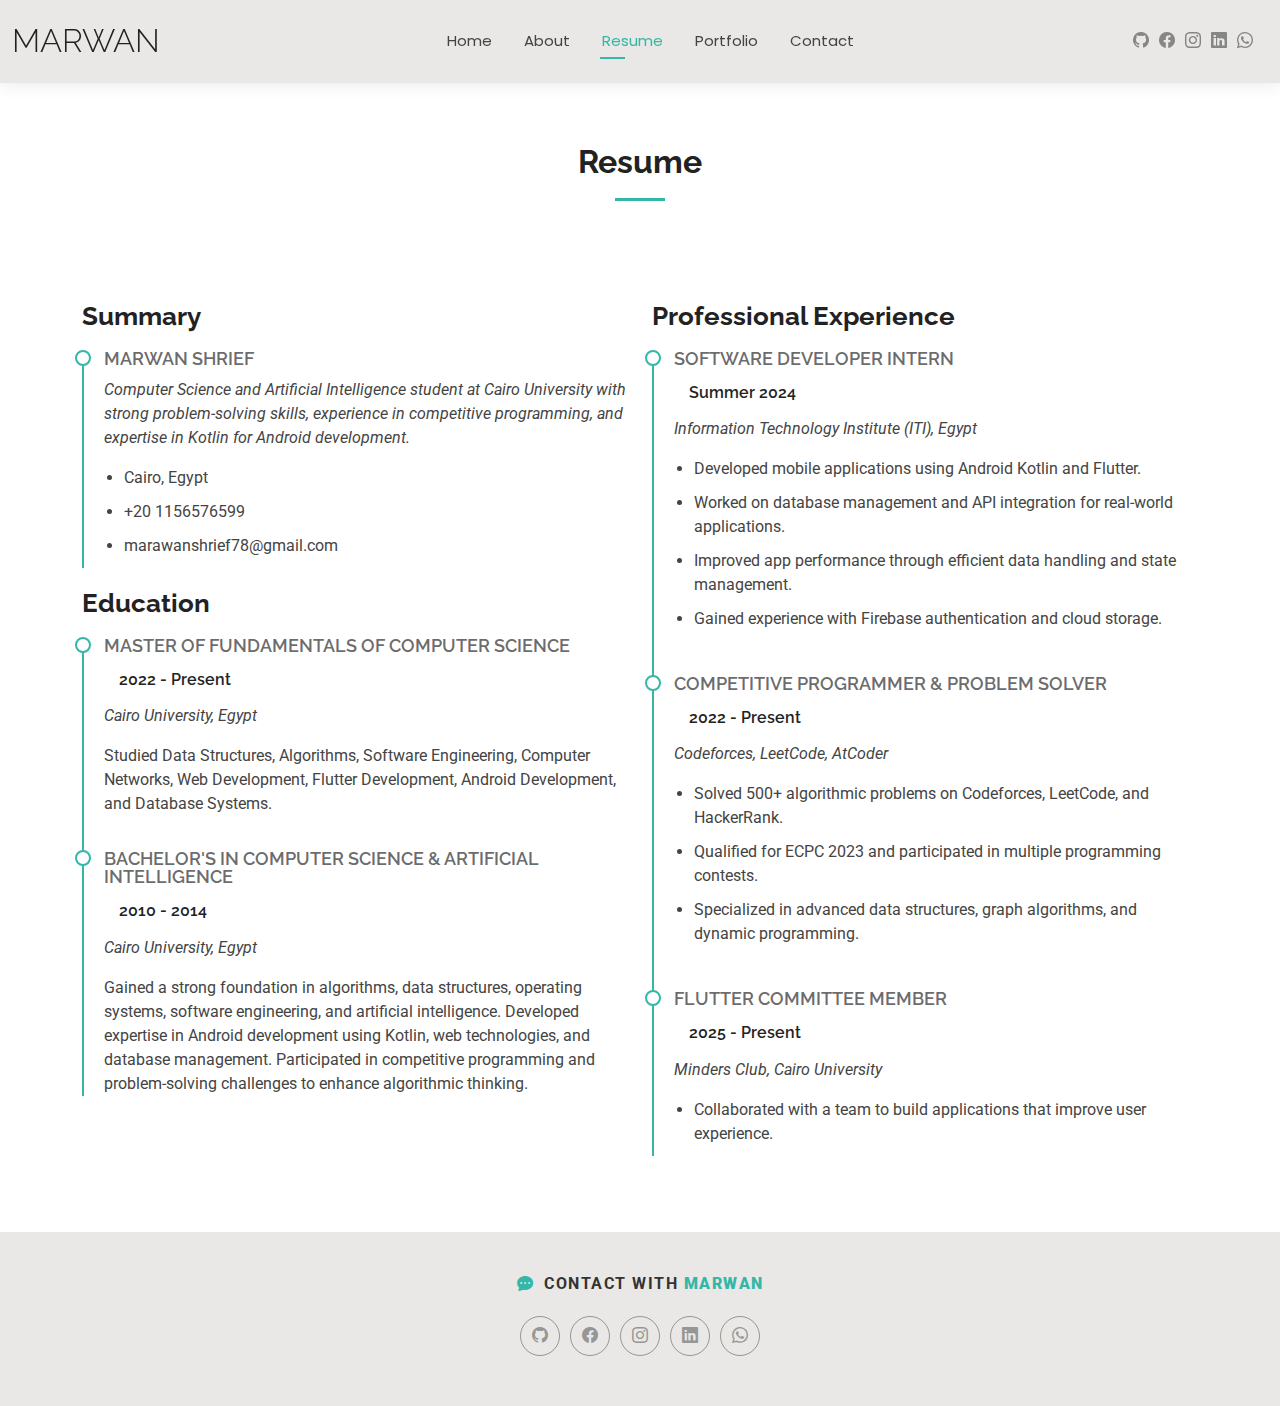
==== resume.html @ 53e93001 "Add first portfolio" ====
<!DOCTYPE html>
<html lang="en">

<head>
  <meta charset="utf-8">
  <meta content="width=device-width, initial-scale=1.0" name="viewport">
  <title>Resume - Kelly Bootstrap Template</title>
  <meta name="description" content="">
  <meta name="keywords" content="">

  <!-- Favicons -->
  <link href="assets/img/favicon.png" rel="icon">
  <link href="assets/img/apple-touch-icon.png" rel="apple-touch-icon">

  <!-- Fonts -->
  <link href="https://fonts.googleapis.com" rel="preconnect">
  <link href="https://fonts.gstatic.com" rel="preconnect" crossorigin>
  <link href="https://fonts.googleapis.com/css2?family=Roboto:ital,wght@0,100;0,300;0,400;0,500;0,700;0,900;1,100;1,300;1,400;1,500;1,700;1,900&family=Poppins:ital,wght@0,100;0,200;0,300;0,400;0,500;0,600;0,700;0,800;0,900;1,100;1,200;1,300;1,400;1,500;1,600;1,700;1,800;1,900&family=Raleway:ital,wght@0,100;0,200;0,300;0,400;0,500;0,600;0,700;0,800;0,900;1,100;1,200;1,300;1,400;1,500;1,600;1,700;1,800;1,900&display=swap" rel="stylesheet">

  <!-- Vendor CSS Files -->
  <link href="assets/vendor/bootstrap/css/bootstrap.min.css" rel="stylesheet">
  <link href="assets/vendor/bootstrap-icons/bootstrap-icons.css" rel="stylesheet">
  <link href="assets/vendor/aos/aos.css" rel="stylesheet">
  <link href="assets/vendor/swiper/swiper-bundle.min.css" rel="stylesheet">
  <link href="assets/vendor/glightbox/css/glightbox.min.css" rel="stylesheet">

  <!-- Main CSS File -->
  <link href="assets/css/main.css" rel="stylesheet">

  <!-- =======================================================
  * Template Name: Kelly
  * Template URL: https://bootstrapmade.com/kelly-free-bootstrap-cv-resume-html-template/
  * Updated: Aug 07 2024 with Bootstrap v5.3.3
  * Author: BootstrapMade.com
  * License: https://bootstrapmade.com/license/
  ======================================================== -->
</head>

<body class="resume-page">

  <header id="header" class="header d-flex align-items-center light-background sticky-top">
    <div class="container-fluid position-relative d-flex align-items-center justify-content-between">

      <a href="index.html" class="logo d-flex align-items-center me-auto me-xl-0">
        <!-- Uncomment the line below if you also wish to use an image logo -->
        <!-- <img src="assets/img/logo.png" alt=""> -->
        <h1 class="sitename">Marwan</h1>
      </a>

      <nav id="navmenu" class="navmenu">
        <ul>
          <li><a href="index.html">Home</a></li>
          <li><a href="about.html">About</a></li>
          <li><a href="resume.html" class="active">Resume</a></li>
          <!-- <li><a href="services.html">Services</a></li> -->
          <li><a href="portfolio.html">Portfolio</a></li>
          <!-- <li class="dropdown"><a href="#"><span>Dropdown</span> <i class="bi bi-chevron-down toggle-dropdown"></i></a>
            <ul>
              <li><a href="#">Dropdown 1</a></li>
              <li class="dropdown"><a href="#"><span>Deep Dropdown</span> <i class="bi bi-chevron-down toggle-dropdown"></i></a>
                <ul>
                  <li><a href="#">Deep Dropdown 1</a></li>
                  <li><a href="#">Deep Dropdown 2</a></li>
                  <li><a href="#">Deep Dropdown 3</a></li>
                  <li><a href="#">Deep Dropdown 4</a></li>
                  <li><a href="#">Deep Dropdown 5</a></li>
                </ul>
              </li>
              <li><a href="#">Dropdown 2</a></li>
              <li><a href="#">Dropdown 3</a></li>
              <li><a href="#">Dropdown 4</a></li>
            </ul>
          </li> -->
          <li><a href="contact.html">Contact</a></li>
        </ul>
        <i class="mobile-nav-toggle d-xl-none bi bi-list"></i>
      </nav>

      <div class="header-social-links">
        <a href="https://github.com/Sharawelly"><i class="bi bi-github"></i></a>
        <a href="https://www.facebook.com/marawan.shrief.923"><i class="bi bi-facebook"></i></a>
        <a href="https://www.instagram.com/marawan_shrief/"><i class="bi bi-instagram"></i></a>
        <a href="https://www.linkedin.com/in/marawan-shrief-bb09b72a6/"><i class="bi bi-linkedin"></i></a>
        <a href="https://api.whatsapp.com/send/?phone=201156576599&text&type=phone_number&app_absent=0"><i class="bi bi-whatsapp"></i></a>
      </div>

    </div>
  </header>

  <main class="main">

    <!-- Resume Section -->
    <section id="resume" class="resume section">

      <!-- Section Title -->
      <div class="container section-title" data-aos="fade-up">
        <h2>Resume</h2>
        <!-- <p>Necessitatibus eius consequatur ex aliquid fuga eum quidem sint consectetur velit</p> -->
      </div><!-- End Section Title -->

      <div class="container">

        <div class="row">

          <div class="col-lg-6" data-aos="fade-up" data-aos-delay="100">
            <h3 class="resume-title">Summary</h3>

            <div class="resume-item pb-0">
              <h4>Marwan Shrief</h4>
              <p><em>Computer Science and Artificial Intelligence student at Cairo University with strong problem-solving skills, experience in competitive programming, and expertise in Kotlin for Android development.</em></p>
              <ul>
                <li>Cairo, Egypt</li>
                <li>+20 1156576599</li>
                <li>marawanshrief78@gmail.com</li>
              </ul>
              
            </div><!-- Edn Resume Item -->

            <h3 class="resume-title">Education</h3>
            <div class="resume-item">
              <h4>Master of Fundamentals of Computer Science</h4>
              <h5>2022 - Present</h5>
              <p><em>Cairo University, Egypt</em></p>
              <p>Studied Data Structures, Algorithms, Software Engineering, Computer Networks, Web Development, Flutter Development, Android Development, and Database Systems.</p>
            </div>
            <!-- Edn Resume Item -->

            <div class="resume-item">
              <h4>Bachelor's in Computer Science &amp; Artificial Intelligence</h4>
              <h5>2010 - 2014</h5>
              <p><em>Cairo University, Egypt</em></p>
             <p>Gained a strong foundation in algorithms, data structures, operating systems, software engineering, and artificial intelligence. Developed expertise in Android development using Kotlin, web technologies, and database management. Participated in competitive programming and problem-solving challenges to enhance algorithmic thinking.</p>

            </div><!-- Edn Resume Item -->

          </div>

          <div class="col-lg-6" data-aos="fade-up" data-aos-delay="200">
            <h3 class="resume-title">Professional Experience</h3>
            <div class="resume-item">
              <h4>Software Developer Intern</h4>
              <h5>Summer 2024</h5>
              <p><em>Information Technology Institute (ITI), Egypt</em></p>
              <ul>
                <li>Developed mobile applications using Android Kotlin and Flutter.</li>
                <li>Worked on database management and API integration for real-world applications.</li>
                <li>Improved app performance through efficient data handling and state management.</li>
                <li>Gained experience with Firebase authentication and cloud storage.</li>
              </ul>
            </div><!-- Edn Resume Item -->

            <div class="resume-item">
              <h4>Competitive Programmer & Problem Solver</h4>
              <h5>2022 - Present</h5>
              <p><em>Codeforces, LeetCode, AtCoder</em></p>
              <ul>
                <li>Solved 500+ algorithmic problems on Codeforces, LeetCode, and HackerRank.</li>
                <li>Qualified for ECPC 2023 and participated in multiple programming contests.</li>
                <li>Specialized in advanced data structures, graph algorithms, and dynamic programming.</li>
              </ul>
            </div><!-- Edn Resume Item -->
            <div class="resume-item">
              <h4>Flutter Committee Member</h4>
              <h5>2025 - Present</h5>
              <p><em>Minders Club, Cairo University</em></p>
              <ul>
                <li>Collaborated with a team to build applications that improve user experience.</li>
              </ul>
            </div>
          </div>

        </div>

      </div>

    </section><!-- /Resume Section -->

  </main>

  <footer id="footer" class="footer light-background">

    <div class="container">
      <div class="copyright text-center ">
        <div class="contact-title" style="font-size: 16px; font-weight: bold; color: #333; 
        margin-bottom: 15px; text-transform: uppercase;
        letter-spacing: 1.5px; display: flex; align-items: center; 
        justify-content: center; gap: 10px;">
          <span><i class="bi bi-chat-dots-fill" style="color: #34b7a7;"></i></span>
          <span>Contact With <strong style="color: #34b7a7;">Marwan</strong></span>
        </div>
        <!-- <p>© <span>Copyright</span> <strong class="px-1 sitename">Kelly</strong> <span>All Rights Reserved<br></span></p> -->
      </div>
      <div class="social-links d-flex justify-content-center">
        <a href="https://github.com/Sharawelly"><i class="bi bi-github"></i></a>
        <a href="https://www.facebook.com/marawan.shrief.923"><i class="bi bi-facebook"></i></a>
        <a href="https://www.instagram.com/marawan_shrief/"><i class="bi bi-instagram"></i></a>
        <a href="https://www.linkedin.com/in/marawan-shrief-bb09b72a6/"><i class="bi bi-linkedin"></i></a>
        <a href="https://api.whatsapp.com/send/?phone=201156576599&text&type=phone_number&app_absent=0"><i class="bi bi-whatsapp"></i></a>
      </div>
      <div class="credits">
        <!-- All the links in the footer should remain intact. -->
        <!-- You can delete the links only if you've purchased the pro version. -->
        <!-- Licensing information: https://bootstrapmade.com/license/ -->
        <!-- Purchase the pro version with working PHP/AJAX contact form: [buy-url] -->
        <!-- Designed by <a href="https://bootstrapmade.com/">BootstrapMade</a> Distributed by <a href=“https://themewagon.com>ThemeWagon -->
      </div>
    </div>

  </footer>

  <!-- Scroll Top -->
  <a href="#" id="scroll-top" class="scroll-top d-flex align-items-center justify-content-center"><i class="bi bi-arrow-up-short"></i></a>

  <!-- Preloader -->
  <div id="preloader"></div>

  <!-- Vendor JS Files -->
  <script src="assets/vendor/bootstrap/js/bootstrap.bundle.min.js"></script>
  <script src="assets/vendor/php-email-form/validate.js"></script>
  <script src="assets/vendor/aos/aos.js"></script>
  <script src="assets/vendor/waypoints/noframework.waypoints.js"></script>
  <script src="assets/vendor/purecounter/purecounter_vanilla.js"></script>
  <script src="assets/vendor/swiper/swiper-bundle.min.js"></script>
  <script src="assets/vendor/glightbox/js/glightbox.min.js"></script>
  <script src="assets/vendor/imagesloaded/imagesloaded.pkgd.min.js"></script>
  <script src="assets/vendor/isotope-layout/isotope.pkgd.min.js"></script>

  <!-- Main JS File -->
  <script src="assets/js/main.js"></script>

</body>

</html>
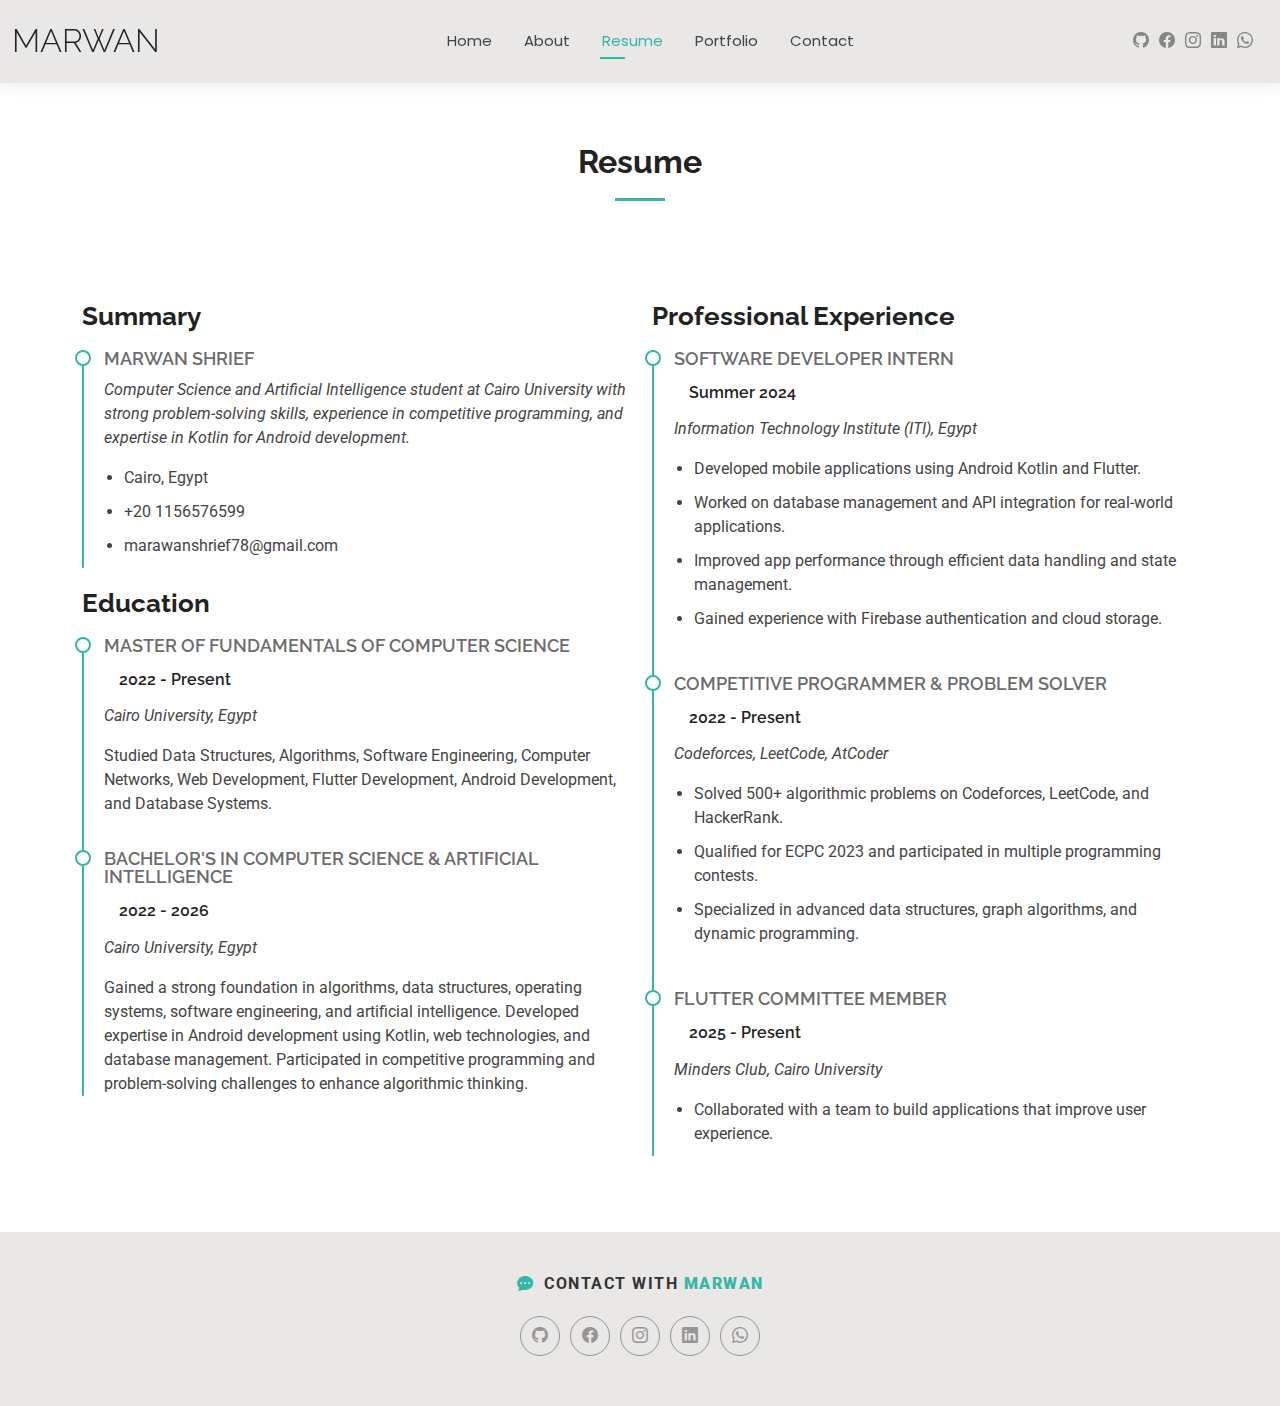
==== commit ec703d4e: "Update resume.html" ====
--- a/resume.html
+++ b/resume.html
@@ -127,7 +127,7 @@
 
             <div class="resume-item">
               <h4>Bachelor's in Computer Science &amp; Artificial Intelligence</h4>
-              <h5>2010 - 2014</h5>
+              <h5>2022 - 2026</h5>
               <p><em>Cairo University, Egypt</em></p>
              <p>Gained a strong foundation in algorithms, data structures, operating systems, software engineering, and artificial intelligence. Developed expertise in Android development using Kotlin, web technologies, and database management. Participated in competitive programming and problem-solving challenges to enhance algorithmic thinking.</p>
 
@@ -230,4 +230,4 @@
 
 </body>
 
-</html>+</html>
